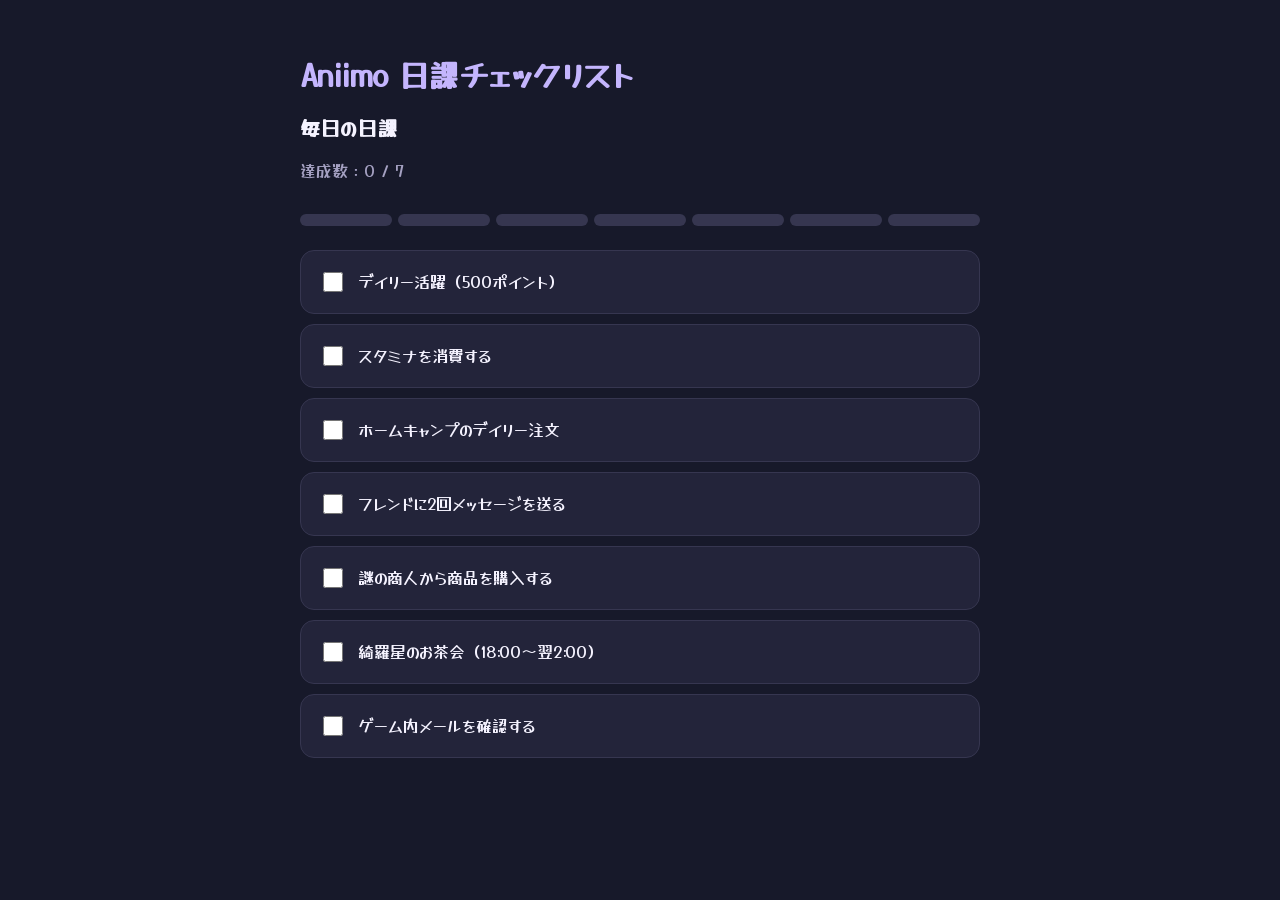
==== index.html @ 71b14162 "Rename AniimoDailyToDoList.html to index.html" ====
<!DOCTYPE html>
<html lang="ja">
<head>
    <meta charset="UTF-8">
    <meta name="viewport" content="width=device-width, initial-scale=1.0">
    <title>Aniimo 日課チェックリスト</title>
    <link rel="preconnect" href="https://fonts.googleapis.com">
    <link rel="preconnect" href="https://fonts.gstatic.com" crossorigin="">
    <link href="https://fonts.googleapis.com/css2?family=Yusei+Magic&display=swap" rel="stylesheet">
    <link rel="stylesheet" href="AniimoDailyToDoList.css">
</head>
<body>
    <div class="container">

        <h1>Aniimo 日課チェックリスト</h1>
        <h2> 毎日の日課</h2>
        <p id="progress">達成数：0 / 7</p>

        <div class="progress-track" id="progress-track"></div>

        <div class="task-card">
            <label>
                <input type="checkbox">
                デイリー活躍（500ポイント）
            </label>
        </div>

        <div class="task-card">
            <label>
                <input type="checkbox">
                スタミナを消費する
            </label>
        </div>

        <div class="task-card">
            <label>
                <input type="checkbox">
                ホームキャンプのデイリー注文
            </label>
        </div>

        <div class="task-card">
            <label>
                <input type="checkbox">
                フレンドに2回メッセージを送る
            </label>
        </div>

        <div class="task-card">
            <label>
                <input type="checkbox">
                謎の商人から商品を購入する
            </label>
        </div>

        <div class="task-card">
            <label>
                <input type="checkbox">
                綺羅星のお茶会（18:00〜翌2:00）
            </label>
        </div>

        <div class="task-card">
            <label>
                <input type="checkbox">
                ゲーム内メールを確認する
            </label>
        </div>

    </div>

    <script src="AniimoDailyToDoList.js"></script>
</body>
</html>
---- AniimoDailyToDoList.css ----
﻿* {
    box-sizing: border-box;
}

body {
    margin: 0;
    padding: 32px 16px;
    background: #17192A;
    color: #F5F3FF;
    font-family: "Yusei Magic", "Helvetica Neue", Arial, "Hiragino Sans", "Meiryo", sans-serif;
}

/* ★ 全体を包む箱：最大幅を680pxにして、左右の余白を自動（中央寄せ）にする */
.container {
    max-width: 680px;
    margin-left: auto;
    margin-right: auto;
}

h1 {
    color: #C4B5FD;
    font-size: 30px;
    margin-bottom: 8px;
}

/* body直下のpタグではなく、コンテナ内の説明文として調整 */
.container > p {
    color: #A5A1C2;
    margin-top: 0;
    margin-bottom: 32px;
}

h2 {
    font-size: 20px;
    margin-bottom: 16px;
}

/* タスクのカードのデザイン */
.task-card {
    background: #23243A;
    border: 1px solid #363650;
    border-radius: 14px;
    padding: 18px;
    margin-bottom: 10px;
    transition: border-color 0.2s, transform 0.2s;
}

    .task-card:hover {
        border-color: #A78BFA;
        transform: translateY(-2px);
    }

label {
    display: flex;
    align-items: center;
    gap: 12px;
    cursor: pointer;
    line-height: 1.6;
}

input[type="checkbox"] {
    width: 20px;
    height: 20px;
    accent-color: #A78BFA;
    flex-shrink: 0;
    cursor: pointer;
}

@media (max-width: 480px) {
    body {
        padding: 24px 14px;
    }

    h1 {
        font-size: 25px;
    }

    .task-card {
        padding: 15px;
    }
}

/* --- 分割プログレスバーのデザイン --- */
.progress-track {
    width: 100%;
    height: 12px;
    display: flex;
    gap: 6px;
    margin-bottom: 24px;
}

.progress-segment {
    flex: 1;
    height: 100%;
    background: #363650; /* 未達成のときの色 */
    border-radius: 999px;
    transition: background-color 0.3s ease;
}

    .progress-segment.active {
        background: #A78BFA; /* 達成したときの色（明るい紫） */
    }
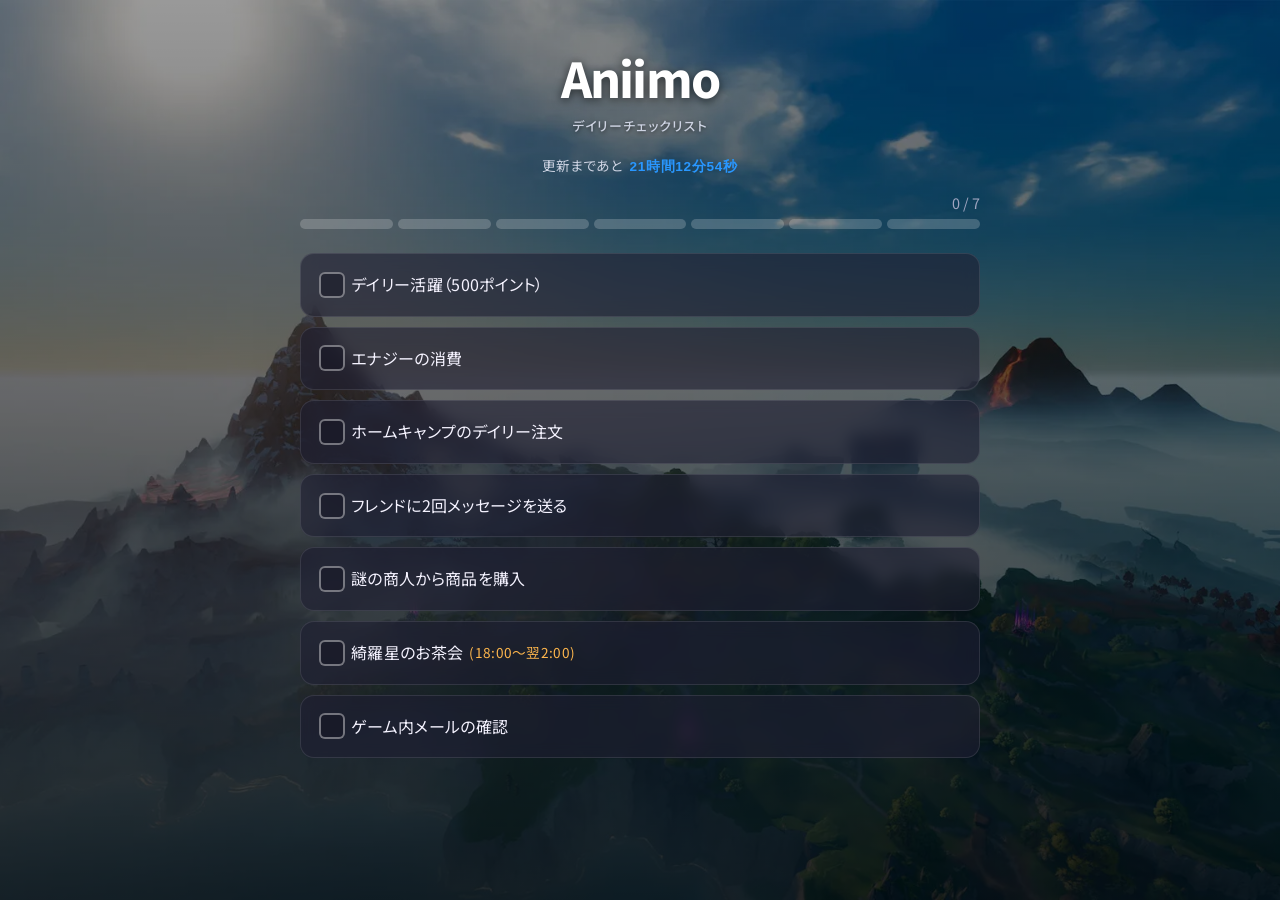
==== commit 545658b3: "Add files via upload" ====
--- a/index.html
+++ b/index.html
@@ -3,72 +3,32 @@
 <head>
     <meta charset="UTF-8">
     <meta name="viewport" content="width=device-width, initial-scale=1.0">
-    <title>Aniimo 日課チェックリスト</title>
+    <title>Aniimo チェックリスト</title>
     <link rel="preconnect" href="https://fonts.googleapis.com">
     <link rel="preconnect" href="https://fonts.gstatic.com" crossorigin="">
-    <link href="https://fonts.googleapis.com/css2?family=Yusei+Magic&display=swap" rel="stylesheet">
+    <link href="https://fonts.googleapis.com/css2?family=DotGothic16&family=Noto+Sans+JP:wght@100..900&display=swap" rel="stylesheet">
     <link rel="stylesheet" href="AniimoDailyToDoList.css">
 </head>
 <body>
-    <div class="container">
+    <div id="bg-slideshow"></div>
 
-        <h1>Aniimo 日課チェックリスト</h1>
-        <h2> 毎日の日課</h2>
-        <p id="progress">達成数：0 / 7</p>
+        <div class="container">
 
-        <div class="progress-track" id="progress-track"></div>
+            <h1 class="app-title">
+                <span class="brand">Aniimo</span>
+                <span class="sub">デイリーチェックリスト</span>
+            </h1>
+            <div class="reset-timer">
+                更新まであと <span id="countdown">--:--:--</span>
+            </div>
+            <div class="progress-container">
+                <p id="progress">0 / 7</p>
+                <div class="progress-track" id="progress-track"></div>
+            </div>
+            <div id="task-list"></div>
 
-        <div class="task-card">
-            <label>
-                <input type="checkbox">
-                デイリー活躍（500ポイント）
-            </label>
         </div>
 
-        <div class="task-card">
-            <label>
-                <input type="checkbox">
-                スタミナを消費する
-            </label>
-        </div>
-
-        <div class="task-card">
-            <label>
-                <input type="checkbox">
-                ホームキャンプのデイリー注文
-            </label>
-        </div>
-
-        <div class="task-card">
-            <label>
-                <input type="checkbox">
-                フレンドに2回メッセージを送る
-            </label>
-        </div>
-
-        <div class="task-card">
-            <label>
-                <input type="checkbox">
-                謎の商人から商品を購入する
-            </label>
-        </div>
-
-        <div class="task-card">
-            <label>
-                <input type="checkbox">
-                綺羅星のお茶会（18:00〜翌2:00）
-            </label>
-        </div>
-
-        <div class="task-card">
-            <label>
-                <input type="checkbox">
-                ゲーム内メールを確認する
-            </label>
-        </div>
-
-    </div>
-
-    <script src="AniimoDailyToDoList.js"></script>
+        <script src="AniimoDailyToDoList.js"></script>
 </body>
-</html>
+</html>
--- a/AniimoDailyToDoList.css
+++ b/AniimoDailyToDoList.css
@@ -7,38 +7,126 @@
     padding: 32px 16px;
     background: #17192A;
     color: #F5F3FF;
-    font-family: "Yusei Magic", "Helvetica Neue", Arial, "Hiragino Sans", "Meiryo", sans-serif;
-}
-
-/* ★ 全体を包む箱：最大幅を680pxにして、左右の余白を自動（中央寄せ）にする */
+    font-family: -apple-system, BlinkMacSystemFont, 'Inter', 'Noto Sans JP', sans-serif;
+    position: relative;
+    overflow-x: hidden;
+}
+
+/* --- 背景スライドショー固定枠 --- */
+#bg-slideshow {
+    position: fixed;
+    top: 0;
+    left: 0;
+    width: 100vw;
+    height: 100vh;
+    z-index: -1; /* 最背面にする */
+    pointer-events: none;
+}
+
+/* 背景画像レイヤー（2枚作ってアニメーションさせる） */
+.bg-slide {
+    position: absolute;
+    top: 0;
+    left: 0;
+    width: 100%;
+    height: 100%;
+    background-size: cover;
+    background-position: center;
+    background-repeat: no-repeat;
+    /* フェード切り替えのアニメーション速度（2.5秒かけてゆっくり溶け合う） */
+    transition: opacity 4s ease-in-out;
+    opacity: 0;
+}
+
+    .bg-slide.active {
+        opacity: 1;
+    }
+
+/* 背景を少し暗くして文字を見やすくするオーバーレイ（今まで同様） */
+.bg-overlay {
+    position: absolute;
+    top: 0;
+    left: 0;
+    width: 100%;
+    height: 100%;
+    background: linear-gradient(rgba(0, 0, 0, 0.4), rgba(0, 0, 0, 0.8));
+    z-index: 1;
+}
+
+/* ★ 全体を包む箱 */
 .container {
     max-width: 680px;
     margin-left: auto;
     margin-right: auto;
 }
 
-h1 {
-    color: #C4B5FD;
-    font-size: 30px;
-    margin-bottom: 8px;
-}
-
-/* body直下のpタグではなく、コンテナ内の説明文として調整 */
-.container > p {
-    color: #A5A1C2;
-    margin-top: 0;
-    margin-bottom: 32px;
-}
-
-h2 {
-    font-size: 20px;
-    margin-bottom: 16px;
-}
-
-/* タスクのカードのデザイン */
+/* --- タイトルエリア --- */
+.app-title {
+    display: flex;
+    flex-direction: column;
+    align-items: center;
+    margin-bottom: 20px;
+    margin-top: 10px;
+}
+
+    .app-title .brand {
+        font-size: 3rem;
+        font-weight: 800;
+        color: #ffffff;
+        text-shadow: 0 2px 10px rgba(0, 0, 0, 0.6);
+        font-family: -apple-system, BlinkMacSystemFont, 'Inter', 'Noto Sans JP', sans-serif;
+        font-feature-settings: "palt" 1;
+        font-kerning: normal;
+        letter-spacing: -0.04em;
+    }
+
+    .app-title .sub {
+        font-size: 0.8rem;
+        font-weight: 500;
+        color: #cdd3e2;
+        letter-spacing: 0.08em;
+        margin-top: 4px;
+        text-shadow: 0 1px 4px rgba(0, 0, 0, 0.6);
+        font-feature-settings: "palt" 1;
+    }
+
+/* --- 分割プログレスバー --- */
+.progress-container {
+    width: 100%;
+    margin-bottom: 24px;
+}
+
+#progress {
+    text-align: right;
+    font-size: 0.9rem;
+    margin-bottom: 6px;
+    color: #a0a5c0;
+}
+
+#progress-track {
+    display: flex;
+    gap: 5px;
+    width: 100%;
+}
+
+.progress-segment {
+    flex: 1;
+    height: 10px;
+    background: rgba(255, 255, 255, 0.2);
+    border-radius: 999px;
+    transition: all 0.4s cubic-bezier(0.4, 0, 0.2, 1);
+}
+
+    .progress-segment.active {
+        background: linear-gradient(90deg, #0071E3, #2997FF);
+        box-shadow: 0 0 10px rgba(41, 151, 255, 0.5);
+    }
+
+/* --- タスクカードのデザイン --- */
 .task-card {
-    background: #23243A;
-    border: 1px solid #363650;
+    background: rgba(30, 30, 50, 0.6);
+    backdrop-filter: blur(8px);
+    border: 1px solid rgba(255, 255, 255, 0.1);
     border-radius: 14px;
     padding: 18px;
     margin-bottom: 10px;
@@ -46,57 +134,114 @@
 }
 
     .task-card:hover {
-        border-color: #A78BFA;
+        border-color: rgba(41, 151, 255, 0.5);
         transform: translateY(-2px);
     }
 
 label {
     display: flex;
     align-items: center;
-    gap: 12px;
+    position: relative;
+    padding-left: 32px; /* アイコン用のスペース */
     cursor: pointer;
     line-height: 1.6;
-}
-
+    font-feature-settings: "palt" 1;
+    font-kerning: normal; /* 欧文（数字やカッコ）のカーニングを有効化 */
+    letter-spacing: 0.02em; /* 全体をわずかに整えて読みやすくする */
+}
+
+/* 時間表示テキスト */
+.task-time {
+    color: #ffb74d;
+    font-size: 0.85em;
+    margin-left: 6px;
+    font-weight: normal;
+}
+
+/* --- カスタムチェックボックス＆SVGアニメーション --- */
+
+/* 1. 標準チェックボックスは非表示 */
 input[type="checkbox"] {
-    width: 20px;
-    height: 20px;
-    accent-color: #A78BFA;
-    flex-shrink: 0;
-    cursor: pointer;
-}
-
+    display: none;
+}
+
+/* 2. 四角枠（チェックボックス土台） */
+.task-card label::before {
+    content: "";
+    position: absolute;
+    left: 0;
+    top: 50%;
+    transform: translateY(-50%);
+    width: 22px;
+    height: 22px;
+    border: 2px solid rgba(255, 255, 255, 0.4);
+    border-radius: 6px;
+    background: rgba(20, 20, 35, 0.5);
+    transition: background-color 0.25s, border-color 0.25s;
+}
+
+/* ホバー時 */
+.task-card label:hover::before {
+    border-color: #2997FF;
+}
+
+/* チェックが入ったときの枠の変化 */
+input[type="checkbox"]:checked ~ label::before {
+    background-color: rgba(41, 151, 255, 0.2);
+    border-color: #2997FF;
+}
+
+/* 3. チェック線のSVG（描画前） */
+.check-icon {
+    position: absolute;
+    left: 1.5px;
+    top: 50%;
+    transform: translateY(-50%);
+    width: 22px;
+    height: 22px;
+    pointer-events: none;
+    fill: none;
+    stroke: #2997FF; 
+    stroke-width: 3.5px;
+    stroke-linecap: round;
+    stroke-linejoin: round;
+    stroke-dasharray: 24;
+    stroke-dashoffset: 24;
+    transition: stroke-dashoffset 0.25s cubic-bezier(0, 0, 0.2, 1);
+}
+
+/* 4. チェックが入った瞬間：シュッとアニメーション */
+input[type="checkbox"]:checked + .check-icon {
+    stroke-dashoffset: 0;
+}
+
+/* レスポンシブ対応 */
 @media (max-width: 480px) {
     body {
         padding: 24px 14px;
     }
 
-    h1 {
-        font-size: 25px;
+    .app-title .brand {
+        font-size: 2.5rem;
     }
 
     .task-card {
         padding: 15px;
     }
 }
-
-/* --- 分割プログレスバーのデザイン --- */
-.progress-track {
-    width: 100%;
-    height: 12px;
-    display: flex;
-    gap: 6px;
-    margin-bottom: 24px;
-}
-
-.progress-segment {
-    flex: 1;
-    height: 100%;
-    background: #363650; /* 未達成のときの色 */
-    border-radius: 999px;
-    transition: background-color 0.3s ease;
-}
-
-    .progress-segment.active {
-        background: #A78BFA; /* 達成したときの色（明るい紫） */
-    }+/* カウントダウンタイマー */
+.reset-timer {
+    text-align: center;
+    font-size: 0.85rem;
+    color: #cdd3e2;
+    margin-bottom: 16px;
+    font-feature-settings: "palt" 1;
+}
+
+#countdown {
+    color: #2997FF; /* Apple Blueで強調 */
+    font-weight: 600;
+    font-family: -apple-system, BlinkMacSystemFont, 'SF Pro Display', sans-serif;
+    letter-spacing: 0.05em;
+    margin-left: 4px;
+}
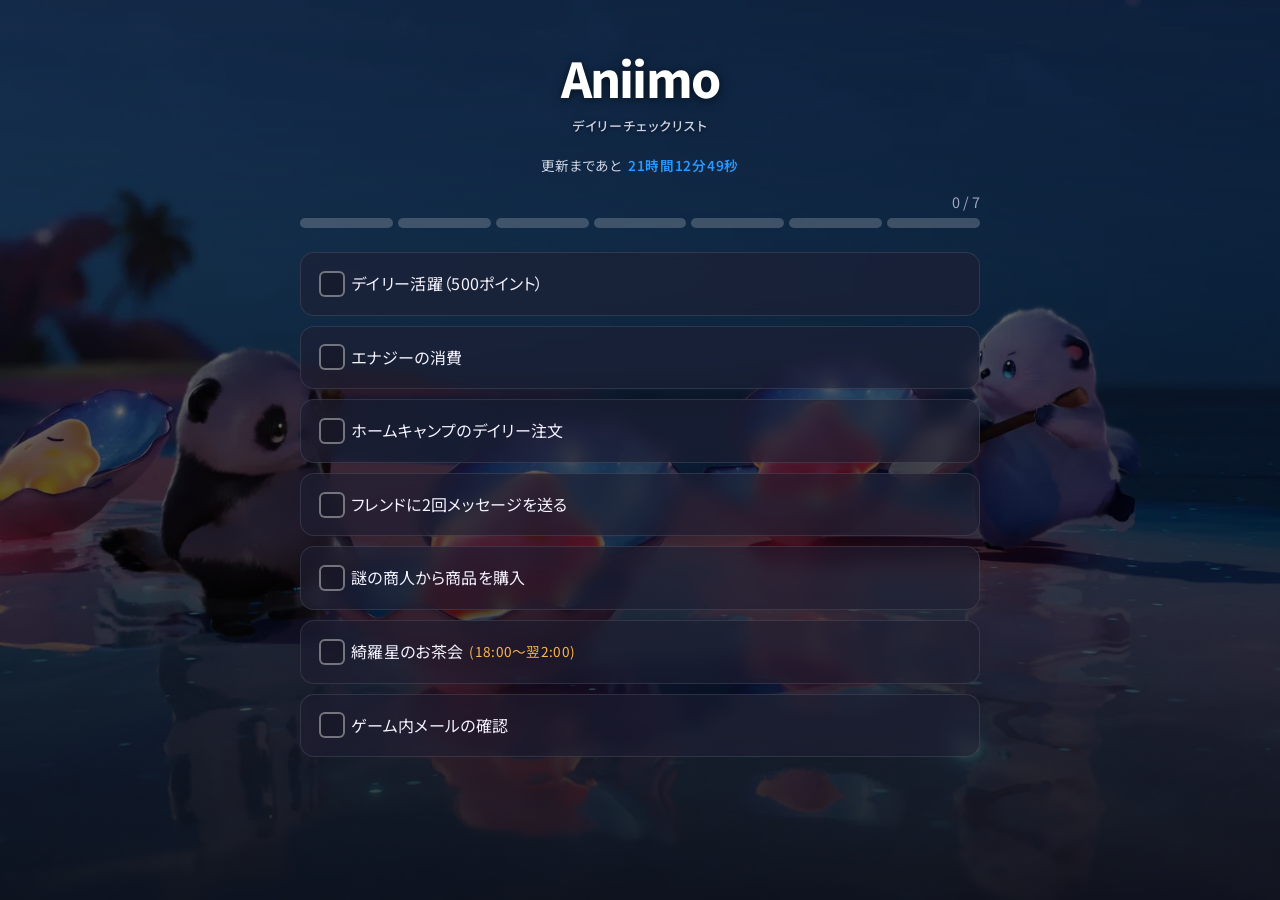
==== commit 849b7a26: "Add files via upload" ====
--- a/index.html
+++ b/index.html
@@ -1,34 +1,37 @@
-<!DOCTYPE html>
-<html lang="ja">
-<head>
-    <meta charset="UTF-8">
-    <meta name="viewport" content="width=device-width, initial-scale=1.0">
-    <title>Aniimo チェックリスト</title>
-    <link rel="preconnect" href="https://fonts.googleapis.com">
-    <link rel="preconnect" href="https://fonts.gstatic.com" crossorigin="">
-    <link href="https://fonts.googleapis.com/css2?family=DotGothic16&family=Noto+Sans+JP:wght@100..900&display=swap" rel="stylesheet">
-    <link rel="stylesheet" href="AniimoDailyToDoList.css">
-</head>
-<body>
-    <div id="bg-slideshow"></div>
-
-        <div class="container">
-
-            <h1 class="app-title">
-                <span class="brand">Aniimo</span>
-                <span class="sub">デイリーチェックリスト</span>
-            </h1>
-            <div class="reset-timer">
-                更新まであと <span id="countdown">--:--:--</span>
-            </div>
-            <div class="progress-container">
-                <p id="progress">0 / 7</p>
-                <div class="progress-track" id="progress-track"></div>
-            </div>
-            <div id="task-list"></div>
-
-        </div>
-
-        <script src="AniimoDailyToDoList.js"></script>
-</body>
-</html>+<!DOCTYPE html>
+<html lang="ja">
+<head>
+    <meta charset="UTF-8">
+    <meta name="viewport" content="width=device-width, initial-scale=1.0">
+    <title>Aniimo チェックリスト</title>
+    <link rel="preconnect" href="https://fonts.googleapis.com">
+    <link rel="preconnect" href="https://fonts.gstatic.com" crossorigin="">
+    <link href="https://fonts.googleapis.com/css2?family=Noto+Sans+JP:wght@100..900&display=swap" rel="stylesheet">
+    <link rel="stylesheet" href="AniimoDailyToDoList.css">
+</head>
+<body>
+    <div id="bg-slideshow"></div>
+
+    <div class="container">
+
+        <h1 class="app-title">
+            <span class="brand">Aniimo</span>
+            <span class="sub">デイリーチェックリスト</span>
+        </h1>
+
+        <div class="reset-timer">
+            更新まであと <span id="countdown">--:--:--</span>
+        </div>
+
+        <div class="progress-container">
+            <p id="progress">0 / 7</p>
+            <div class="progress-track" id="progress-track"></div>
+        </div>
+
+        <div id="task-list"></div>
+
+    </div>
+
+    <script src="AniimoDailyToDoList.js"></script>
+</body>
+</html>
--- a/AniimoDailyToDoList.css
+++ b/AniimoDailyToDoList.css
@@ -1,247 +1,278 @@
-﻿* {
-    box-sizing: border-box;
-}
-
-body {
-    margin: 0;
-    padding: 32px 16px;
-    background: #17192A;
-    color: #F5F3FF;
-    font-family: -apple-system, BlinkMacSystemFont, 'Inter', 'Noto Sans JP', sans-serif;
-    position: relative;
-    overflow-x: hidden;
-}
-
-/* --- 背景スライドショー固定枠 --- */
-#bg-slideshow {
-    position: fixed;
-    top: 0;
-    left: 0;
-    width: 100vw;
-    height: 100vh;
-    z-index: -1; /* 最背面にする */
-    pointer-events: none;
-}
-
-/* 背景画像レイヤー（2枚作ってアニメーションさせる） */
-.bg-slide {
-    position: absolute;
-    top: 0;
-    left: 0;
-    width: 100%;
-    height: 100%;
-    background-size: cover;
-    background-position: center;
-    background-repeat: no-repeat;
-    /* フェード切り替えのアニメーション速度（2.5秒かけてゆっくり溶け合う） */
-    transition: opacity 4s ease-in-out;
-    opacity: 0;
-}
-
-    .bg-slide.active {
-        opacity: 1;
-    }
-
-/* 背景を少し暗くして文字を見やすくするオーバーレイ（今まで同様） */
-.bg-overlay {
-    position: absolute;
-    top: 0;
-    left: 0;
-    width: 100%;
-    height: 100%;
-    background: linear-gradient(rgba(0, 0, 0, 0.4), rgba(0, 0, 0, 0.8));
-    z-index: 1;
-}
-
-/* ★ 全体を包む箱 */
-.container {
-    max-width: 680px;
-    margin-left: auto;
-    margin-right: auto;
-}
-
-/* --- タイトルエリア --- */
-.app-title {
-    display: flex;
-    flex-direction: column;
-    align-items: center;
-    margin-bottom: 20px;
-    margin-top: 10px;
-}
-
-    .app-title .brand {
-        font-size: 3rem;
-        font-weight: 800;
-        color: #ffffff;
-        text-shadow: 0 2px 10px rgba(0, 0, 0, 0.6);
-        font-family: -apple-system, BlinkMacSystemFont, 'Inter', 'Noto Sans JP', sans-serif;
-        font-feature-settings: "palt" 1;
-        font-kerning: normal;
-        letter-spacing: -0.04em;
-    }
-
-    .app-title .sub {
-        font-size: 0.8rem;
-        font-weight: 500;
-        color: #cdd3e2;
-        letter-spacing: 0.08em;
-        margin-top: 4px;
-        text-shadow: 0 1px 4px rgba(0, 0, 0, 0.6);
-        font-feature-settings: "palt" 1;
-    }
-
-/* --- 分割プログレスバー --- */
-.progress-container {
-    width: 100%;
-    margin-bottom: 24px;
-}
-
-#progress {
-    text-align: right;
-    font-size: 0.9rem;
-    margin-bottom: 6px;
-    color: #a0a5c0;
-}
-
-#progress-track {
-    display: flex;
-    gap: 5px;
-    width: 100%;
-}
-
-.progress-segment {
-    flex: 1;
-    height: 10px;
-    background: rgba(255, 255, 255, 0.2);
-    border-radius: 999px;
-    transition: all 0.4s cubic-bezier(0.4, 0, 0.2, 1);
-}
-
-    .progress-segment.active {
-        background: linear-gradient(90deg, #0071E3, #2997FF);
-        box-shadow: 0 0 10px rgba(41, 151, 255, 0.5);
-    }
-
-/* --- タスクカードのデザイン --- */
-.task-card {
-    background: rgba(30, 30, 50, 0.6);
-    backdrop-filter: blur(8px);
-    border: 1px solid rgba(255, 255, 255, 0.1);
-    border-radius: 14px;
-    padding: 18px;
-    margin-bottom: 10px;
-    transition: border-color 0.2s, transform 0.2s;
-}
-
-    .task-card:hover {
-        border-color: rgba(41, 151, 255, 0.5);
-        transform: translateY(-2px);
-    }
-
-label {
-    display: flex;
-    align-items: center;
-    position: relative;
-    padding-left: 32px; /* アイコン用のスペース */
-    cursor: pointer;
-    line-height: 1.6;
-    font-feature-settings: "palt" 1;
-    font-kerning: normal; /* 欧文（数字やカッコ）のカーニングを有効化 */
-    letter-spacing: 0.02em; /* 全体をわずかに整えて読みやすくする */
-}
-
-/* 時間表示テキスト */
-.task-time {
-    color: #ffb74d;
-    font-size: 0.85em;
-    margin-left: 6px;
-    font-weight: normal;
-}
-
-/* --- カスタムチェックボックス＆SVGアニメーション --- */
-
-/* 1. 標準チェックボックスは非表示 */
-input[type="checkbox"] {
-    display: none;
-}
-
-/* 2. 四角枠（チェックボックス土台） */
-.task-card label::before {
-    content: "";
-    position: absolute;
-    left: 0;
-    top: 50%;
-    transform: translateY(-50%);
-    width: 22px;
-    height: 22px;
-    border: 2px solid rgba(255, 255, 255, 0.4);
-    border-radius: 6px;
-    background: rgba(20, 20, 35, 0.5);
-    transition: background-color 0.25s, border-color 0.25s;
-}
-
-/* ホバー時 */
-.task-card label:hover::before {
-    border-color: #2997FF;
-}
-
-/* チェックが入ったときの枠の変化 */
-input[type="checkbox"]:checked ~ label::before {
-    background-color: rgba(41, 151, 255, 0.2);
-    border-color: #2997FF;
-}
-
-/* 3. チェック線のSVG（描画前） */
-.check-icon {
-    position: absolute;
-    left: 1.5px;
-    top: 50%;
-    transform: translateY(-50%);
-    width: 22px;
-    height: 22px;
-    pointer-events: none;
-    fill: none;
-    stroke: #2997FF; 
-    stroke-width: 3.5px;
-    stroke-linecap: round;
-    stroke-linejoin: round;
-    stroke-dasharray: 24;
-    stroke-dashoffset: 24;
-    transition: stroke-dashoffset 0.25s cubic-bezier(0, 0, 0.2, 1);
-}
-
-/* 4. チェックが入った瞬間：シュッとアニメーション */
-input[type="checkbox"]:checked + .check-icon {
-    stroke-dashoffset: 0;
-}
-
-/* レスポンシブ対応 */
-@media (max-width: 480px) {
-    body {
-        padding: 24px 14px;
-    }
-
-    .app-title .brand {
-        font-size: 2.5rem;
-    }
-
-    .task-card {
-        padding: 15px;
-    }
-}
-/* カウントダウンタイマー */
-.reset-timer {
-    text-align: center;
-    font-size: 0.85rem;
-    color: #cdd3e2;
-    margin-bottom: 16px;
-    font-feature-settings: "palt" 1;
-}
-
-#countdown {
-    color: #2997FF; /* Apple Blueで強調 */
-    font-weight: 600;
-    font-family: -apple-system, BlinkMacSystemFont, 'SF Pro Display', sans-serif;
-    letter-spacing: 0.05em;
-    margin-left: 4px;
-}+* {
+    box-sizing: border-box;
+}
+
+body {
+    margin: 0;
+    padding: 32px 16px;
+    background: #17192A;
+    color: #F5F3FF;
+    font-family: -apple-system, BlinkMacSystemFont, 'Inter', 'Noto Sans JP', sans-serif;
+    position: relative;
+    overflow-x: hidden;
+}
+
+/* =====================================================
+   背景スライドショー
+   ===================================================== */
+
+/* 固定枠（最背面） */
+#bg-slideshow {
+    position: fixed;
+    inset: 0; /* ★変更：top/left/width/height(100vh)をまとめた書き方。スマホでずれにくい */
+    z-index: -1;
+    pointer-events: none;
+}
+
+/* 背景画像レイヤー（2枚を交互に切り替える） */
+.bg-slide {
+    position: absolute;
+    top: 0;
+    left: 0;
+    width: 100%;
+    height: 100%;
+    background-size: cover;
+    background-position: center;
+    background-repeat: no-repeat;
+    transition: opacity 4s ease-in-out;
+    opacity: 0;
+}
+
+.bg-slide.active {
+    opacity: 1;
+}
+
+/* 文字を見やすくするための暗いオーバーレイ */
+.bg-overlay {
+    position: absolute;
+    top: 0;
+    left: 0;
+    width: 100%;
+    height: 100%;
+    background: linear-gradient(rgba(0, 0, 0, 0.4), rgba(0, 0, 0, 0.8));
+    z-index: 1;
+}
+
+/* =====================================================
+   全体レイアウト・タイトル
+   ===================================================== */
+
+.container {
+    max-width: 680px;
+    margin-left: auto;
+    margin-right: auto;
+}
+
+.app-title {
+    display: flex;
+    flex-direction: column;
+    align-items: center;
+    margin-bottom: 20px;
+    margin-top: 10px;
+}
+
+.app-title .brand {
+    font-size: 3rem;
+    font-weight: 800;
+    color: #ffffff;
+    text-shadow: 0 2px 10px rgba(0, 0, 0, 0.6);
+    font-feature-settings: "palt" 1;
+    font-kerning: normal;
+    letter-spacing: -0.04em;
+}
+
+.app-title .sub {
+    font-size: 0.8rem;
+    font-weight: 500;
+    color: #cdd3e2;
+    letter-spacing: 0.08em;
+    margin-top: 4px;
+    text-shadow: 0 1px 4px rgba(0, 0, 0, 0.6);
+    font-feature-settings: "palt" 1;
+}
+
+/* =====================================================
+   カウントダウン
+   ===================================================== */
+
+.reset-timer {
+    text-align: center;
+    font-size: 0.85rem;
+    color: #cdd3e2;
+    margin-bottom: 16px;
+    font-feature-settings: "palt" 1;
+}
+
+#countdown {
+    color: #2997FF;
+    font-weight: 600;
+    letter-spacing: 0.05em;
+    margin-left: 4px;
+}
+
+/* =====================================================
+   分割プログレスバー
+   ===================================================== */
+
+.progress-container {
+    width: 100%;
+    margin-bottom: 24px;
+}
+
+#progress {
+    text-align: right;
+    font-size: 0.9rem;
+    margin-bottom: 6px;
+    color: #a0a5c0;
+}
+
+#progress-track {
+    display: flex;
+    gap: 5px;
+    width: 100%;
+}
+
+.progress-segment {
+    flex: 1;
+    height: 10px;
+    background: rgba(255, 255, 255, 0.2);
+    border-radius: 999px;
+    transition: all 0.4s cubic-bezier(0.4, 0, 0.2, 1);
+}
+
+.progress-segment.active {
+    background: linear-gradient(90deg, #0071E3, #2997FF);
+    box-shadow: 0 0 10px rgba(41, 151, 255, 0.5);
+}
+
+/* =====================================================
+   タスクカード
+   ===================================================== */
+
+/* ★変更：内側の余白(padding)はlabel側に移した。
+   カードのどこをタップしても反応するようにするため */
+.task-card {
+    background: rgba(30, 30, 50, 0.6);
+    backdrop-filter: blur(8px);
+    -webkit-backdrop-filter: blur(8px);
+    border: 1px solid rgba(255, 255, 255, 0.1);
+    border-radius: 14px;
+    margin-bottom: 10px;
+    transition: border-color 0.2s, transform 0.2s;
+}
+
+/* ★変更：ホバー演出はマウスがある環境だけ（スマホでの「浮きっぱなし」防止） */
+@media (hover: hover) {
+    .task-card:hover {
+        border-color: rgba(41, 151, 255, 0.5);
+        transform: translateY(-2px);
+    }
+
+    .task-card label:hover::before {
+        border-color: #2997FF;
+    }
+}
+
+/* カード全体がクリック範囲。--pad が余白の大きさ */
+.task-card label {
+    --pad: 18px;
+    display: flex;
+    align-items: center;
+    position: relative;
+    padding: var(--pad) var(--pad) var(--pad) calc(var(--pad) + 32px);
+    cursor: pointer;
+    line-height: 1.6;
+    font-feature-settings: "palt" 1;
+    font-kerning: normal;
+    letter-spacing: 0.02em;
+}
+
+/* 時間表示テキスト */
+.task-time {
+    color: #ffb74d;
+    font-size: 0.85em;
+    margin-left: 6px;
+    font-weight: normal;
+}
+
+/* =====================================================
+   カスタムチェックボックス
+   ===================================================== */
+
+/* 1. 標準チェックボックスは「見えなくする」だけ（display:noneにしない）
+      ★変更：キーボード（Tab / Space）でも操作できるようになる */
+.task-card input[type="checkbox"] {
+    position: absolute;
+    opacity: 0;
+    pointer-events: none;
+}
+
+/* 2. 四角枠（チェックボックスの土台） */
+.task-card label::before {
+    content: "";
+    position: absolute;
+    left: var(--pad);
+    top: 50%;
+    transform: translateY(-50%);
+    width: 22px;
+    height: 22px;
+    border: 2px solid rgba(255, 255, 255, 0.4);
+    border-radius: 6px;
+    background: rgba(20, 20, 35, 0.5);
+    transition: background-color 0.25s, border-color 0.25s;
+}
+
+/* ★変更：チェックが入ったときの枠
+   （input が label の中にあるので、:has() で「中にチェック済みがある label」を指す） */
+.task-card label:has(input:checked)::before {
+    background-color: rgba(41, 151, 255, 0.2);
+    border-color: #2997FF;
+}
+
+/* ★追加：キーボード操作中だけ出るフォーカス表示 */
+.task-card label:has(input:focus-visible)::before {
+    outline: 2px solid #2997FF;
+    outline-offset: 3px;
+}
+
+/* 3. チェック線のSVG（描画前の状態） */
+.check-icon {
+    position: absolute;
+    left: calc(var(--pad) + 1.5px);
+    top: 50%;
+    transform: translateY(-50%);
+    width: 22px;
+    height: 22px;
+    pointer-events: none;
+    fill: none;
+    stroke: #2997FF;
+    stroke-width: 3.5px;
+    stroke-linecap: round;
+    stroke-linejoin: round;
+    stroke-dasharray: 24;
+    stroke-dashoffset: 24;
+    transition: stroke-dashoffset 0.25s cubic-bezier(0, 0, 0.2, 1);
+}
+
+/* 4. チェックが入ったら線を描く */
+input[type="checkbox"]:checked + .check-icon {
+    stroke-dashoffset: 0;
+}
+
+/* =====================================================
+   スマホ向け
+   ===================================================== */
+
+@media (max-width: 480px) {
+    body {
+        padding: 24px 14px;
+    }
+
+    .app-title .brand {
+        font-size: 2.5rem;
+    }
+
+    .task-card label {
+        --pad: 15px;
+    }
+}
